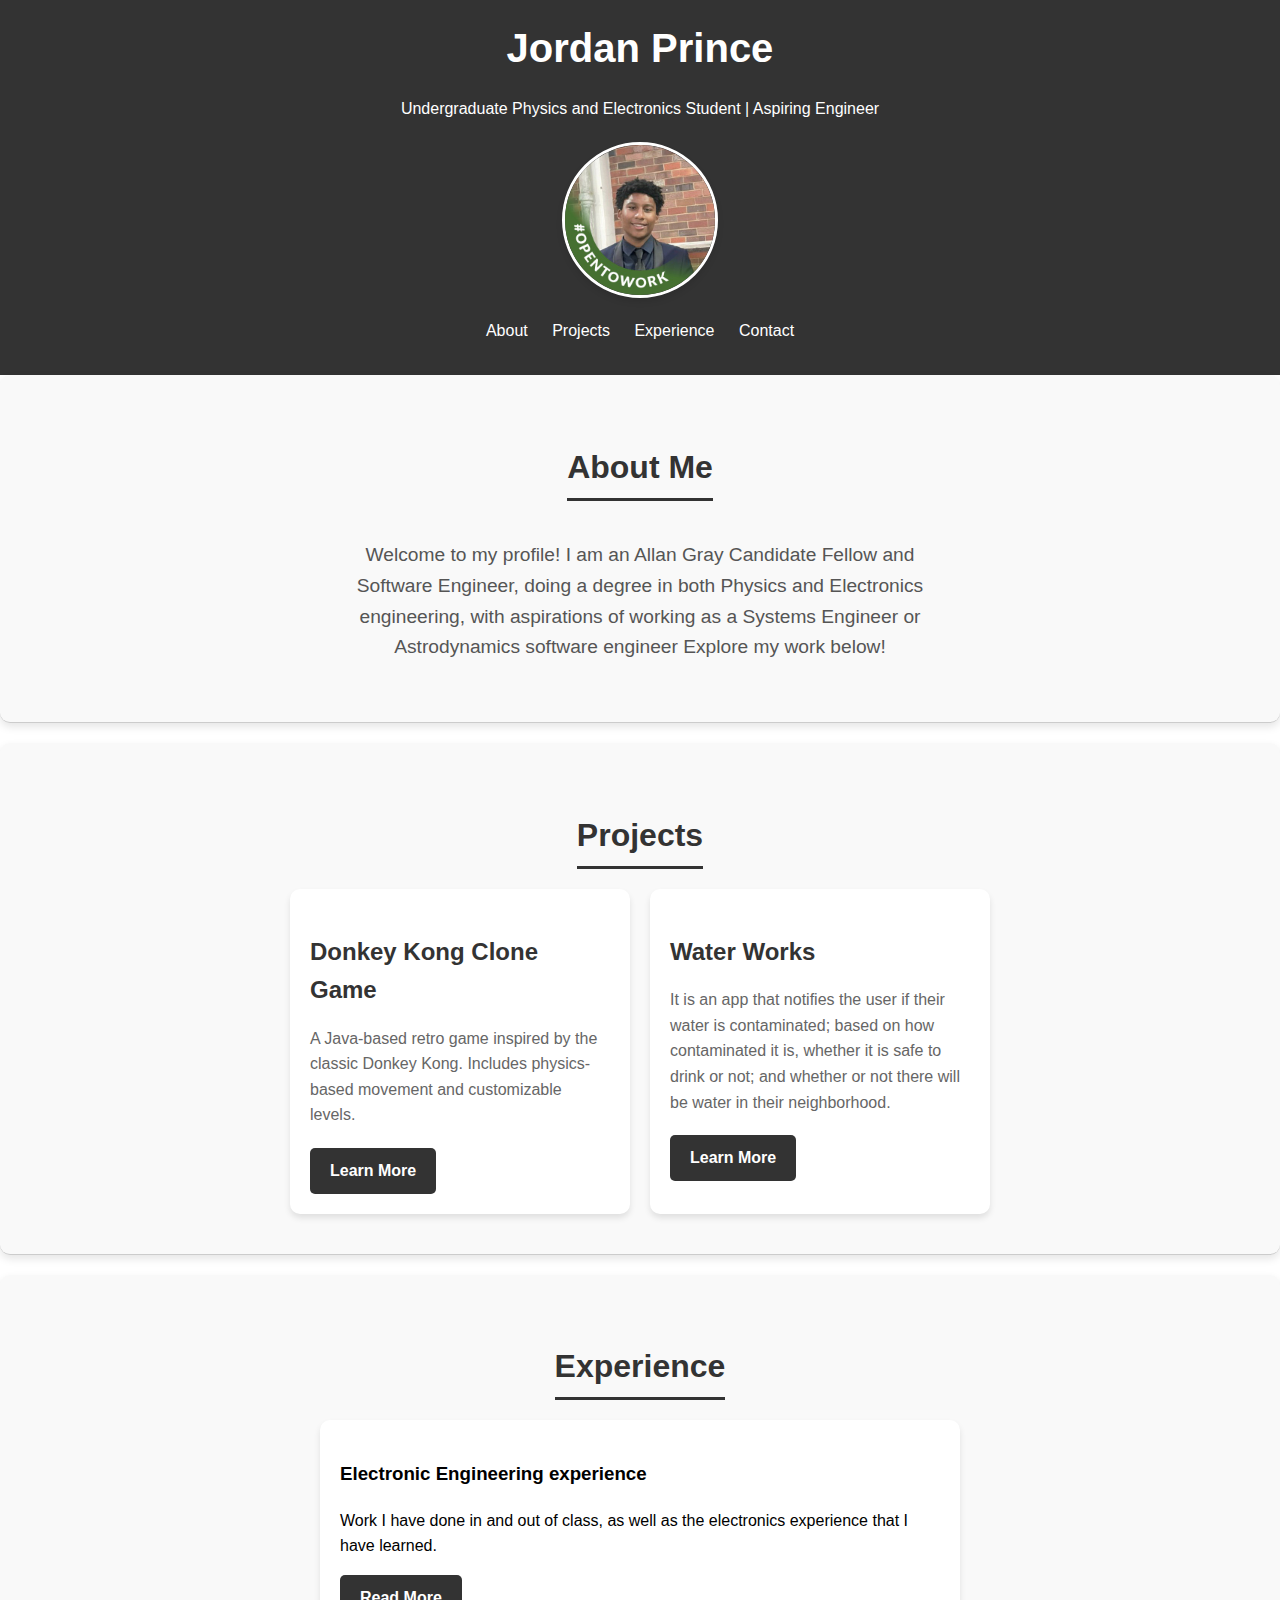
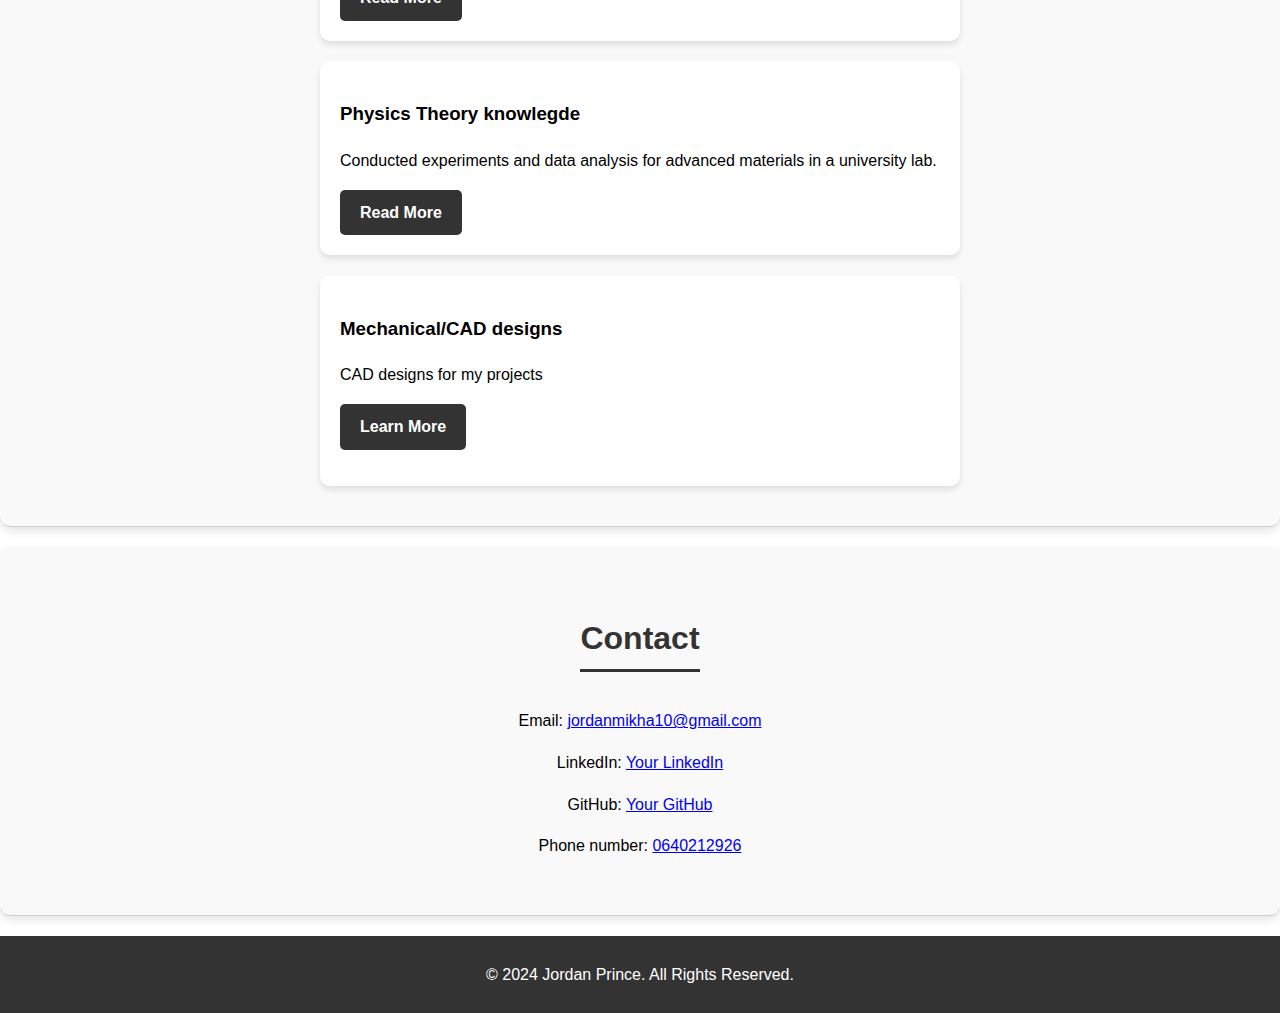
==== index.html @ 0f1073f0 "Add files via upload" ====
<!DOCTYPE html>
<html lang="en">
<head>
    <meta charset="UTF-8">
    <meta name="viewport" content="width=device-width, initial-scale=1.0">
    <title>Jordan Prince - Portfolio</title>
    <link rel="stylesheet" href="style.css">
</head>
<body>
    <header>
        <h1>Jordan Prince</h1>
        <p>Undergraduate Physics and Electronics Student | Aspiring Engineer</p>
        <img src="cv.jpeg" alt="Your Name" class="profile-pic">
        <nav>
            <ul>
                <li><a href="#about">About</a></li>
                <li><a href="#projects"> Projects</a></li>
                <li><a href="#experience">Experience </a></li>
                <li><a href="#contact">Contact</a></li>
            </ul>
        </nav>
    </header>
    <main>
        <section id="about">
            <h2>About Me</h2>
            <div class="about-content">
                <p>Welcome to my profile! I am an Allan Gray Candidate Fellow and Software Engineer, doing a degree in both Physics and Electronics engineering, with aspirations of working as a Systems Engineer or Astrodynamics software engineer Explore my work below!</p>
            </div>
        </section>
        
        <section id="projects">
            <h2>Projects</h2>
            <div class="project-grid">
                <div class="project-card">
                    <h3>Donkey Kong Clone Game</h3>
                    <p>A Java-based retro game inspired by the classic Donkey Kong. Includes physics-based movement and customizable levels.</p>
                    <a href="projects/donkey-kong-clone.html" class="btn">Learn More</a>
                </div>
                <div class="project-card">
                    <h3>Water Works</h3>
                    <p>It is an app that notifies the user if their water is contaminated; based on how contaminated it is, whether it is safe to drink or not; and whether or not there will be water in their neighborhood.</p>
                    <a href="https://jordanprince15.github.io/Water-Works/" class="btn">Learn More</a>
                </div>
            </div>
        </section>
        
        <section id="experience">
            <h2>Experience</h2>
            <div class="experience-timeline">
                <div class="experience-item">
                    <h3>Electronic Engineering experience</h3>
                    <p>Work I have done in and out of class, as well as the electronics experience that I have learned.</p>
                    <a href="experience/electronics.html" class="btn">Read More</a>
                </div>
                <div class="experience-item">
                    <h3>Physics Theory knowlegde</h3>
                    <p>Conducted experiments and data analysis for advanced materials in a university lab.</p>
                    <a href="experience/physics.html" class="btn">Read More</a>
                </div>
                <div class="experience-item">
                    <h3>Mechanical/CAD designs</h3>
                    <p>CAD designs for my projects</p>
                        <a href="experience/mechanical.html" class="btn">Learn More</a>
                    </p>
                </div>
            </div>
                
        </section>
        <section id="contact">
            <h2>Contact</h2>
            <p>Email: <a href="jordanmikha10@gmail.com">jordanmikha10@gmail.com</a></p>
            <p>LinkedIn: <a href="https://www.linkedin.com/in/jordan-prince-7b7916307/" target="_blank">Your LinkedIn</a></p>
            <p>GitHub: <a href="https://github.com/JordanPrince15" target="_blank">Your GitHub</a></p>
            <p>Phone number: <a href="0640212926" target="_blank">0640212926</a></p>
        </section> 
    </main>
    <footer>
        <p>© 2024 Jordan Prince. All Rights Reserved.</p>
    </footer>
</body>
</html>
---- style.css ----
body {
    font-family: Arial, sans-serif;
    margin: 0;
    padding: 0;
    line-height: 1.6;
}

header {
    background: #333;
    color: #fff;
    padding: 1rem 0;
    text-align: center;
}

.profile-pic {
    display: block;
    margin: 20px auto;
    width: 150px;
    height: 150px;
    border-radius: 50%;
    border: 3px solid #fff;
    box-shadow: 0 4px 6px rgba(0, 0, 0, 0.1);
}

header h1 {
    margin: 0;
    font-size: 2.5rem;
}

header nav ul {
    list-style: none;
    padding: 0;
}

header nav ul li {
    display: inline;
    margin: 0 10px;
}

header nav ul li a {
    color: #fff;
    text-decoration: none;
}

section {
    padding: 20px;
    border-bottom: 1px solid #ccc;
}

h2 {
    color: #333;
}

footer {
    text-align: center;
    padding: 10px;
    background: #333;
    color: #fff;
    margin-top: 20px;
}

/* General Section Styling */
section {
    padding: 40px 20px;
    text-align: center;
    background-color: #f9f9f9;
    margin-bottom: 20px;
    border-radius: 10px;
    box-shadow: 0 4px 8px rgba(0, 0, 0, 0.1);
}

section h2 {
    margin-bottom: 20px;
    font-size: 2rem;
    color: #333;
    border-bottom: 3px solid #333;
    display: inline-block;
    padding-bottom: 5px;
}

/* About Section */
.about-content {
    max-width: 600px;
    margin: 0 auto;
    font-size: 1.2rem;
    line-height: 1.6;
    color: #555;
}

/* Projects Section */
.project-grid {
    display: flex;
    justify-content: center;
    gap: 20px;
    flex-wrap: wrap;
}

.project-card {
    background: #fff;
    padding: 20px;
    border-radius: 10px;
    box-shadow: 0 4px 6px rgba(0, 0, 0, 0.1);
    width: 300px;
    text-align: left;
}

.project-card h3 {
    font-size: 1.5rem;
    color: #333;
    margin-bottom: 10px;
}

.project-card p {
    color: #666;
    font-size: 1rem;
    margin-bottom: 20px;
}

.btn {
    display: inline-block;
    background: #333;
    color: #fff;
    padding: 10px 20px;
    border-radius: 5px;
    text-decoration: none;
    font-weight: bold;
}

.btn:hover {
    background: #555;
}

/* Experience Section */
.experience-timeline {
    display: flex;
    flex-direction: column;
    align-items: center;
    gap: 20px;
}

.experience-item {
    background: #fff;
    padding: 20px;
    border-radius: 10px;
    box-shadow: 0 4px 6px rgba(0, 0, 0, 0.1);
    width: 80%;
    text-align: left;
    max-width: 600px;
}

/* Videos Section */
.video-grid {
    display: flex;
    flex-wrap: wrap;
    gap: 20px;
    justify-content: center;
}

.video-card {
    width: 300px;
    text-align: center;
}

video {
    width: 100%;
    border-radius: 10px;
    box-shadow: 0 4px 6px rgba(0, 0, 0, 0.1);
}

.video-card p {
    margin-top: 10px;
    font-size: 0.9rem;
    color: #555;
}

/* Equipment Section */
.equipment-grid {
    display: flex;
    flex-wrap: wrap;
    gap: 20px;
    justify-content: center;
}

.equipment-card {
    background: #fff;
    padding: 20px;
    border-radius: 10px;
    box-shadow: 0 4px 6px rgba(0, 0, 0, 0.1);
    width: 300px;
    text-align: center;
}

.equipment-card img {
    width: 100%;
    height: auto;
    border-radius: 10px;
    margin-bottom: 10px;
}

.equipment-card h3 {
    margin: 10px 0;
    color: #333;
}

.equipment-card p {
    font-size: 0.9rem;
    color: #555;
}
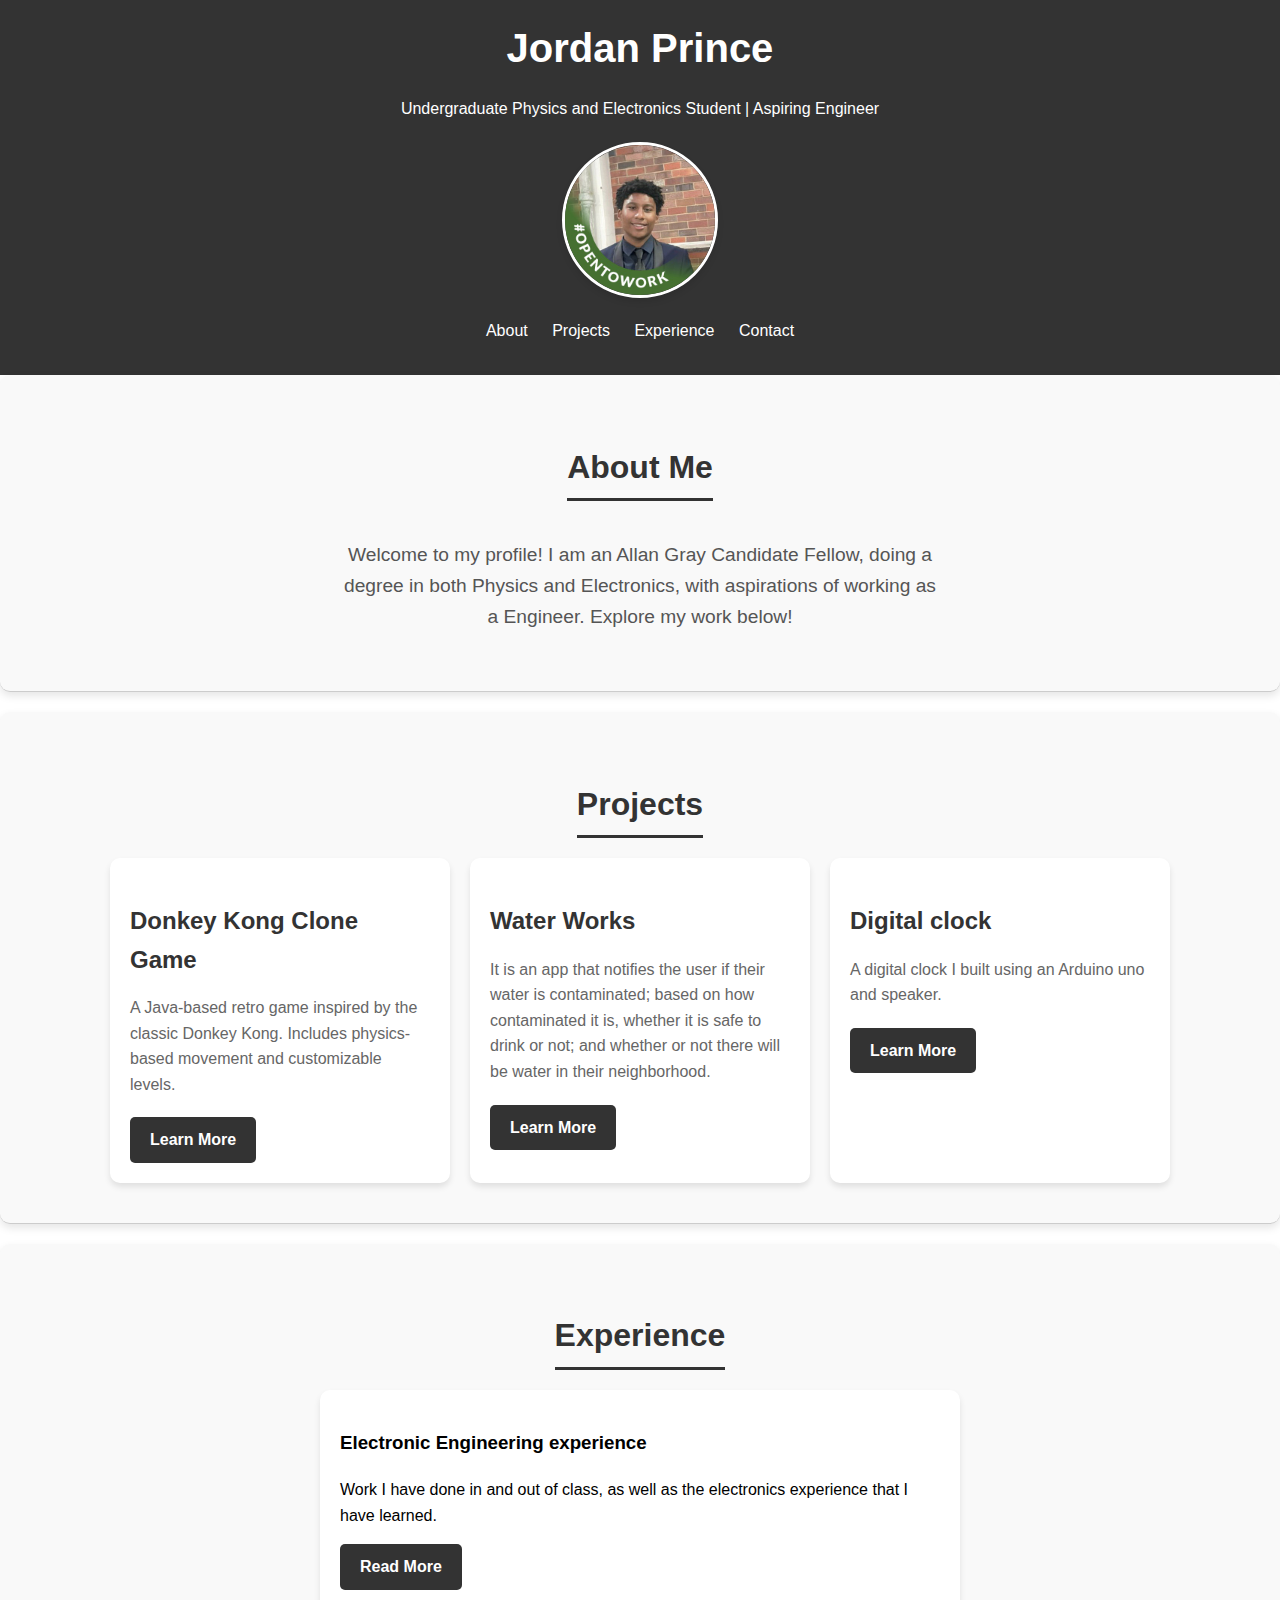
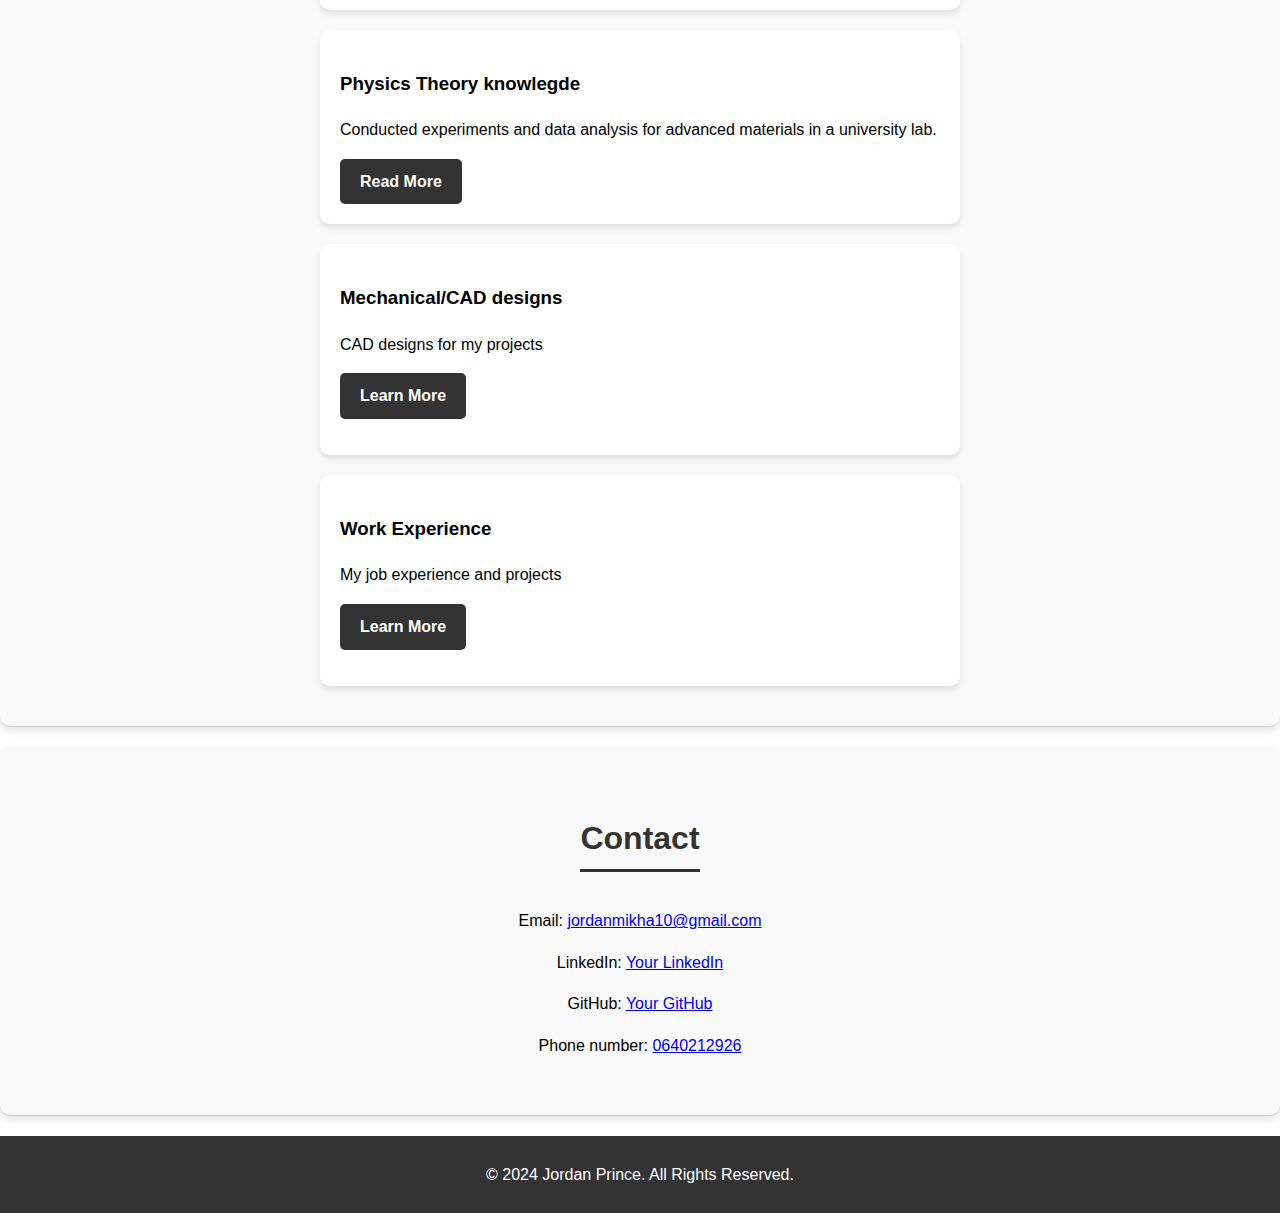
==== commit d77eb8bf: "Update index.html" ====
--- a/index.html
+++ b/index.html
@@ -24,7 +24,7 @@
         <section id="about">
             <h2>About Me</h2>
             <div class="about-content">
-                <p>Welcome to my profile! I am an Allan Gray Candidate Fellow and Software Engineer, doing a degree in both Physics and Electronics engineering, with aspirations of working as a Systems Engineer or Astrodynamics software engineer Explore my work below!</p>
+                <p>Welcome to my profile! I am an Allan Gray Candidate Fellow, doing a degree in both Physics and Electronics, with aspirations of working as a Engineer. Explore my work below!</p>
             </div>
         </section>
         
@@ -34,12 +34,17 @@
                 <div class="project-card">
                     <h3>Donkey Kong Clone Game</h3>
                     <p>A Java-based retro game inspired by the classic Donkey Kong. Includes physics-based movement and customizable levels.</p>
-                    <a href="projects/donkey-kong-clone.html" class="btn">Learn More</a>
+                    <a href="donkey-kong-clone.html" class="btn">Learn More</a>
                 </div>
                 <div class="project-card">
                     <h3>Water Works</h3>
                     <p>It is an app that notifies the user if their water is contaminated; based on how contaminated it is, whether it is safe to drink or not; and whether or not there will be water in their neighborhood.</p>
                     <a href="https://jordanprince15.github.io/Water-Works/" class="btn">Learn More</a>
+                </div>
+                <div class="project-card">
+                    <h3>Digital clock</h3>
+                    <p>A digital clock I built using an Arduino uno and speaker.</p>
+                    <a href="projects.html" class="btn">Learn More</a>
                 </div>
             </div>
         </section>
@@ -50,19 +55,34 @@
                 <div class="experience-item">
                     <h3>Electronic Engineering experience</h3>
                     <p>Work I have done in and out of class, as well as the electronics experience that I have learned.</p>
-                    <a href="experience/electronics.html" class="btn">Read More</a>
+                    <a href="electronics.html" class="btn">Read More</a>
                 </div>
                 <div class="experience-item">
                     <h3>Physics Theory knowlegde</h3>
                     <p>Conducted experiments and data analysis for advanced materials in a university lab.</p>
-                    <a href="experience/physics.html" class="btn">Read More</a>
+                    <a href="physics.html" class="btn">Read More</a>
                 </div>
                 <div class="experience-item">
                     <h3>Mechanical/CAD designs</h3>
                     <p>CAD designs for my projects</p>
-                        <a href="experience/mechanical.html" class="btn">Learn More</a>
+                        <a href="mechanical.html" class="btn">Learn More</a>
                     </p>
                 </div>
+                <div class="experience-item">
+                    <h3>Work Experience</h3>
+                    <p>My job experience and projects</p>
+                        <a href="work-experience.html" class="btn">Learn More</a>
+                    </p>
+                    <!-- <button class="toggle-btn">New Job Title <span>+</span></button>
+                    <div class="experience-content">
+                        <p><strong>Company:</strong> XYZ Corp</p>
+                        <p><strong>Role:</strong> Software Engineer</p>
+                        <p><strong>Duration:</strong> 2025</p>
+                        <p>Description of the job...</p>
+                    </div> -->
+
+                </div>
+                
             </div>
                 
         </section>
@@ -78,4 +98,4 @@
         <p>© 2024 Jordan Prince. All Rights Reserved.</p>
     </footer>
 </body>
-</html>+</html>
